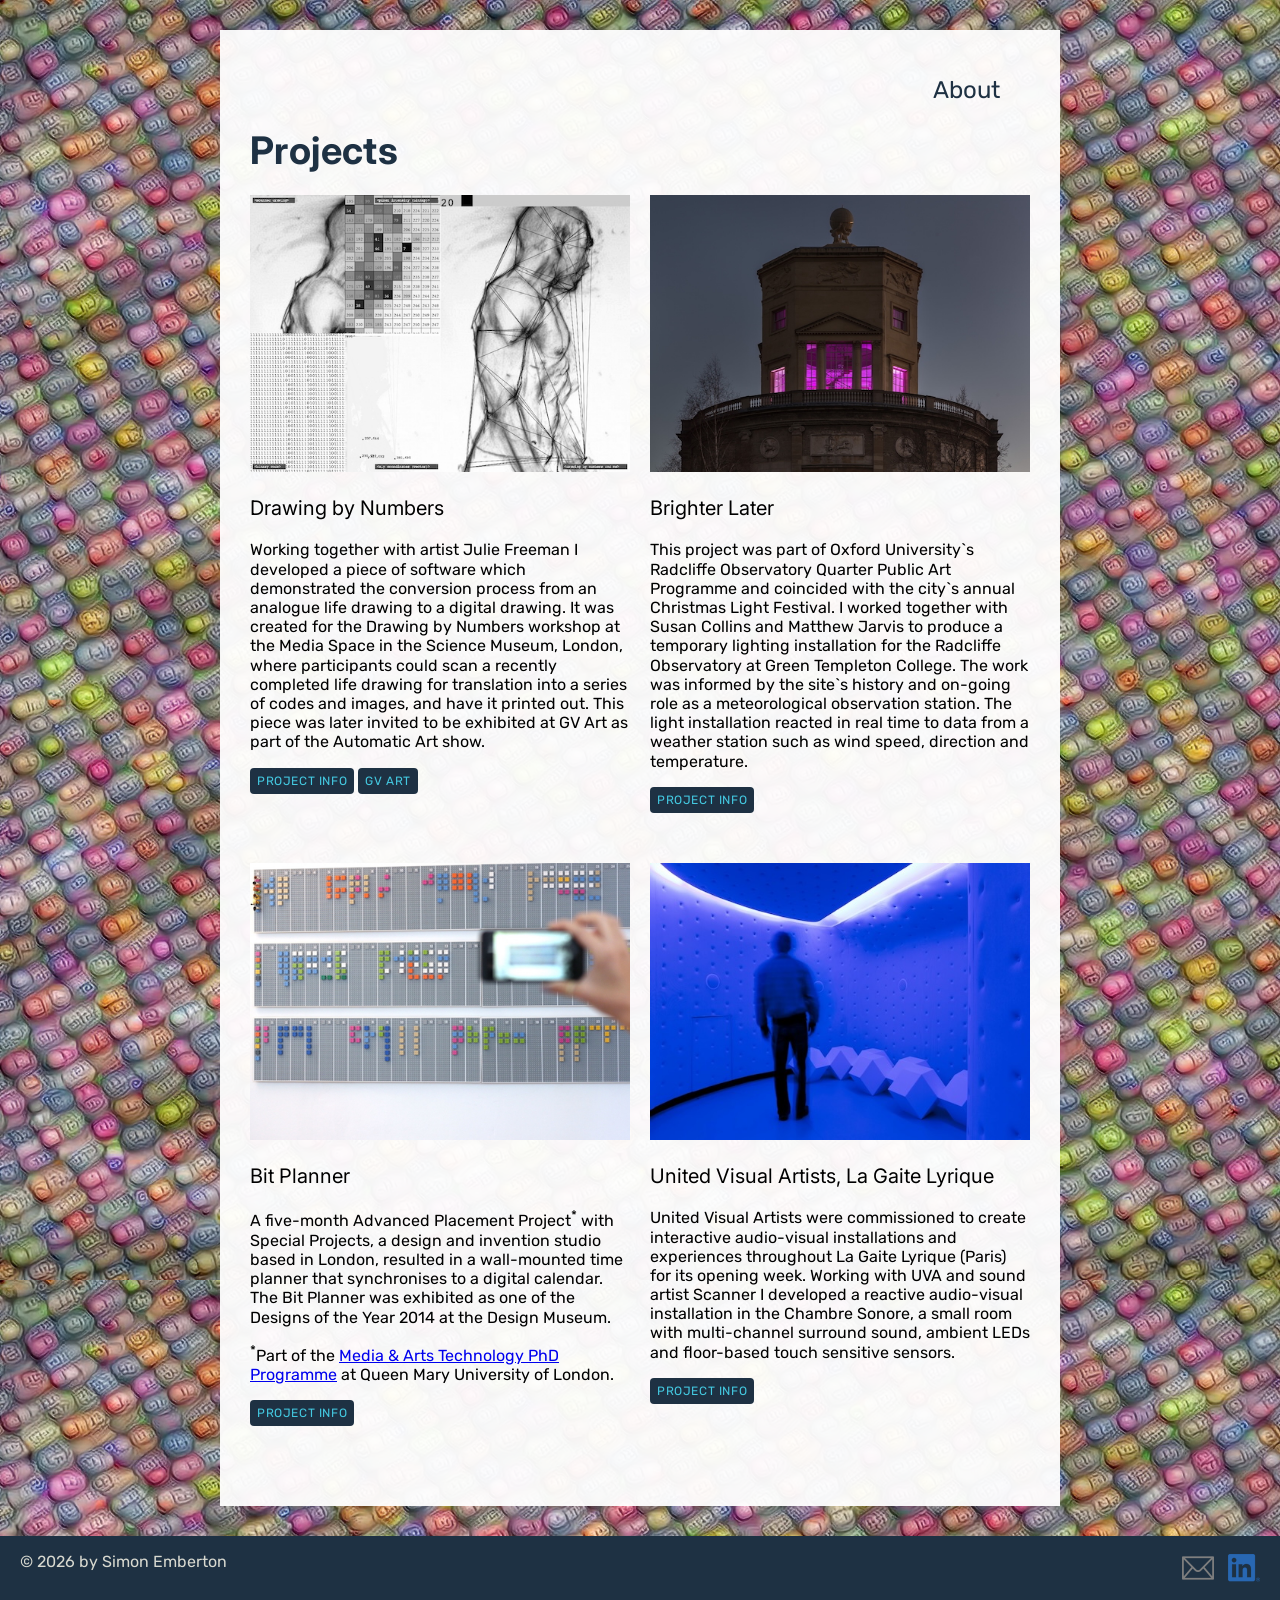
==== index.html @ 28a46e03 "Add files via upload" ====
<!DOCTYPE html>
<html lang="en">
  <head>
    <meta charset="UTF-8">
    <meta name="viewport" content="width=device-width, initial-scale=1">
    <title>Simon Emberton | Projects</title>
    <link rel="preconnect" href="https://fonts.googleapis.com">
    <link rel="preconnect" href="https://fonts.gstatic.com" crossorigin>
    <link href="https://fonts.googleapis.com/css2?family=Inter:ital,opsz,wght@0,14..32,100..900;1,14..32,100..900&family=Rubik:ital,wght@0,300..900;1,300..900&display=swap" rel="stylesheet">
    <link rel="stylesheet" href="css/styles.css">
  </head>
  <body class="project">
    <div class="content-wrapper">
      <div class="content-bg">
          <header>
                  <div class="nav-wrapper">
                  <nav>
                    <ul>
                      <li><a href="about.html">About</a></li>
                      <!-- <li><a href="index.html">Projects</a></li> -->
                    </ul>
                  </nav>
                </div>
                <div class="header-wrapper">
                  <h1>Projects</h1>
                </div>
          </header>
          <main>
          <!-- //  PROJECTS  // -->
          <section class="project-section">

          <div class="project-wrapper">

            <section class="project-item">
            <img src="images/drawing_by_numbers_500px.jpg" srcset="images/drawing_by_numbers_1000px.jpg 2x" alt="Output from the Drawing by Numbers software" width="" height="">
            <h3>Drawing by Numbers</h3>
            <p>Working together with artist Julie Freeman I developed a piece of software which demonstrated the conversion process from an analogue life drawing to a digital drawing. It was created for the Drawing by Numbers workshop at the Media Space in the Science Museum, London, where participants could scan a recently completed life drawing for translation into a series of codes and images, and have it printed out.  This piece was later invited to be exhibited at GV Art as part of the Automatic Art show.</p>
            <!-- link to project -->
            <a class="btn" href="https://translatingnature.org/projects/drawing-by-numbers/" target="_blank">Project info</a>
            <!-- additional links, e.g. newsletter -->
            <a class="btn" href="https://www.gvart.co.uk/exhibitions-1/2017/6/19/automatic-art-group-exhibition-from-3-july-10-september-2014" target="_blank">GV Art</a>
            </section>

            <section class="project-item">
            <img src="images/brighter_later_500px.jpeg" srcset="images/brighter_later_1000px.jpeg 2x" alt="Radcliffe Observatory illuminated from inside at twilight" width="" height="">
            <h3>Brighter Later</h3>
            <p>This project was part of Oxford University`s Radcliffe Observatory Quarter Public Art Programme and coincided with the city`s annual Christmas Light Festival.  I worked together with Susan Collins and Matthew Jarvis to produce a temporary lighting installation for the Radcliffe Observatory at Green Templeton College.  The work was informed by the site`s history and on-going role as a meteorological observation station.  The light installation reacted in real time to data from a weather station such as wind speed, direction and temperature.</p>
            <!-- link to project -->
            <a class="btn" href="https://susan-collins.net/2010s/brighter-later/" target="_blank">Project info</a>
            <!-- additional links, e.g. newsletter -->
            <!-- <a class="btn" href="#" target="_blank">Another link</a> -->
            </section>


            <section class="project-item">
            <img src="images/bit_planner_500px.jpeg" srcset="images/bit_planner_1000px.jpeg 2x" alt="Camera taking photograph of the Bit Planner" width="" height="">
            <h3>Bit Planner</h3>
            <p>A five-month Advanced Placement Project<sup>*</sup> with Special Projects, a design and invention studio based in London, resulted in a wall-mounted time planner that synchronises to a digital calendar.  The Bit Planner was exhibited as one of the Designs of the Year 2014 at the Design Museum.</p>
            <p><sup>*</sup>Part of the <a href="https://mat.qmul.ac.uk/programmes/phd-programme" target="_blank">Media & Arts Technology PhD Programme</a> at Queen Mary University of London.</p>
            <!-- link to project -->
            <a class="btn" href="https://specialprojects.studio/project/bit-planner/" target="_blank">Project info</a>
            <!-- additional links, e.g. newsletter
            <a class="btn" href="#" target="_blank">Another link</a> -->
            </section>

            <section class="project-item">
            <img src="images/uva_lagaite_500px.jpeg" srcset="images/uva_lagaite_1000px.jpeg 2x" alt="Man standing inside a light and sound installation" width="" height="">
            <h3>United Visual Artists, La Gaite Lyrique</h3>
            <p>United Visual Artists were commissioned to create interactive audio-visual installations and experiences throughout La Gaite Lyrique (Paris) for its opening week. Working with UVA and sound artist Scanner I developed a reactive audio-visual installation in the Chambre Sonore, a small room with multi-channel surround sound, ambient LEDs and floor-based touch sensitive sensors.</p>
            <!-- link to project -->
            <a class="btn" href="https://www.uva.co.uk/features/rien-a-cacher-/-rien-a-craindre" target="_blank">Project info</a>
            <!-- additional links, e.g. newsletter -->
            <!-- <a class="btn" href="#" target="_blank">Another link</a> -->
            </section>


          </div>

          <!-- End content edits here. -->
          </section>

          </main>
      </div>
    </div>

    <!-- //  FOOTER INFO, SOCIAL MEDIA  // -->
    <footer>
 <!-- Start content edits below this line. -->
      <p>© <script>document.write(/\d{4}/.exec(Date())[0])</script> by Simon Emberton</p>
      <!-- Add or remove any networks. -->
      <ul class="socials">
        <li>
          <a href="mailto:simon0emberton@gmail.com" target="_blank"><img src="images/email-gray.png" alt="Contact me by email"></a>
        </li>
        <li>
          <a href="https://www.linkedin.com/in/simon-emberton" target="_blank"><img src="images/icon-logo-linkedin.png" alt="My LinkedIn homepage"></a>
        </li>
      </ul>
      <!-- End content edits here. -->
    </footer>
  </body>
</html>
---- css/styles.css ----
/*
COLOUR PALETTE
Dark blue #1E3143
Orange #FF9523
Ivory #D8D9D0
Light grey #D3D3D3
Off-white #f6f6f6
Light blue #44C9E1
*/

/* GLOBAL STYLES
--------------------------------------- */
/* 
  https://www.paulirish.com/2012/box-sizing-border-box-ftw/
*/
html {
  box-sizing: border-box;
  font-size: 62.5%; /* set default to 10px */
}
*, *:before, *:after {
  box-sizing: inherit;
}

html, body {
    height: 100%;
    margin: 0;
    line-height: 1.2;
}
body {
    background: #D3D3D3;
    font-family: "Rubik", sans-serif;
    font-size: 1.6rem;
}
h1, h2, h3 {
    font-family: "Inter", sans-serif;
    font-weight: 400;
}
h1 {
    color: #1E3143;
    font-size: 3.8rem;
    font-weight: bold;
    line-height: 1;
    letter-spacing: 0.01em;
}
h2 {
    font-size: 3rem;
}
h3 {
    font-size: 2rem;
}

/* link styles */
header a {
    color: #1E3143;
}
footer a {
    color: #44C9E1;
}
a:hover {
    color: #FF9523;
    text-decoration: none;
}
.btn {
    background: #1E3143;
    color: #44C9E1;
    text-decoration: none;
    text-transform: uppercase;
    font-size: 1.2rem;
    display: inline-block;
    padding: 7px;
    letter-spacing: 0.05em;
    line-height: 1;
    border-radius: 4px;
} 
.content-wrapper {
    flex: 1 0 auto;
    margin: 0 auto;
    padding: 30px;
    max-width: 900px;
}
.content-bg {
    background: rgb(255 255 255 / 0.85);
    padding: 30px;
}

/* HEADER
--------------------------------------- */
.nav-wrapper li {
    display: inline;
    float: right;
    margin-right: 30px;
    font-size: 2.4rem;
}
header a:link{
    text-decoration: none;
}
.header-wrapper {
    width: 100%;
    padding-top: 30px;
}

/* ABOUT
--------------------------------------- */
.about {
    background: url(../images/inception4c_ch7_div3_2x.png) no-repeat;
    background-size: cover;
    display: flex;
    flex-direction: column;
    line-height: 1.4;
}
@media screen and (max-width: 650px) {
    .about .content-wrapper {
        padding: 20px;
    }
    .content-bg {
    padding: 20px;
    }
}

/* PROJECT
--------------------------------------- */
.project {
    background: url(../images/inception4b_ch72_div3_2x.png) repeat;
    background-size: cover;
    display: flex;
    flex-direction: column;
}
.project .content-bg {
    background: rgb(255 255 255 / 0.95);
}
@media screen and (max-width: 650px) {
    .project header::before {
        height: 200px;
    }
    h1 {
        font-size: 3.2rem;
    }
    h2 {
        font-size: 1.8rem;
    }
}

/* Projects
--------------------------------------- */
.project-item {
    margin-bottom: 50px; 
}
.project-item img {
    width: 300px;
}
@media screen and (min-width: 649px) { 
    .project-wrapper {
        display: grid;
        grid-template-columns: repeat(2, 1fr);
        column-gap: 20px;
    }
    .project-item img {
        width: 100%;
    }
     header .content-wrapper{
        padding: 30px;
    }
   
}
@media screen and (max-width: 650px) {
    .project-item img {
        width: 100%;
        margin-bottom: 10px;
    }
}

/* FOOTER
--------------------------------------- */
footer {
    background: #1E3143;
    color: #D8D9D0;
}
footer a:link{
    text-decoration: none;
}
.socials {
    list-style-type: none;
    padding: 0;
}
.socials li {
    display: inline-block;
    margin-left: 10px; 
}
.socials img {
    width: 32px;
}
.socials img:hover {
    opacity: 0.5;
}
@media screen and (min-width: 650px) {
    footer{
        display: flex;
        justify-content: space-between;
        padding: 0 20px; 
    }
}
@media screen and (max-width: 649px) {
    footer{
        text-align: center;
        padding: 10px;
    }
}
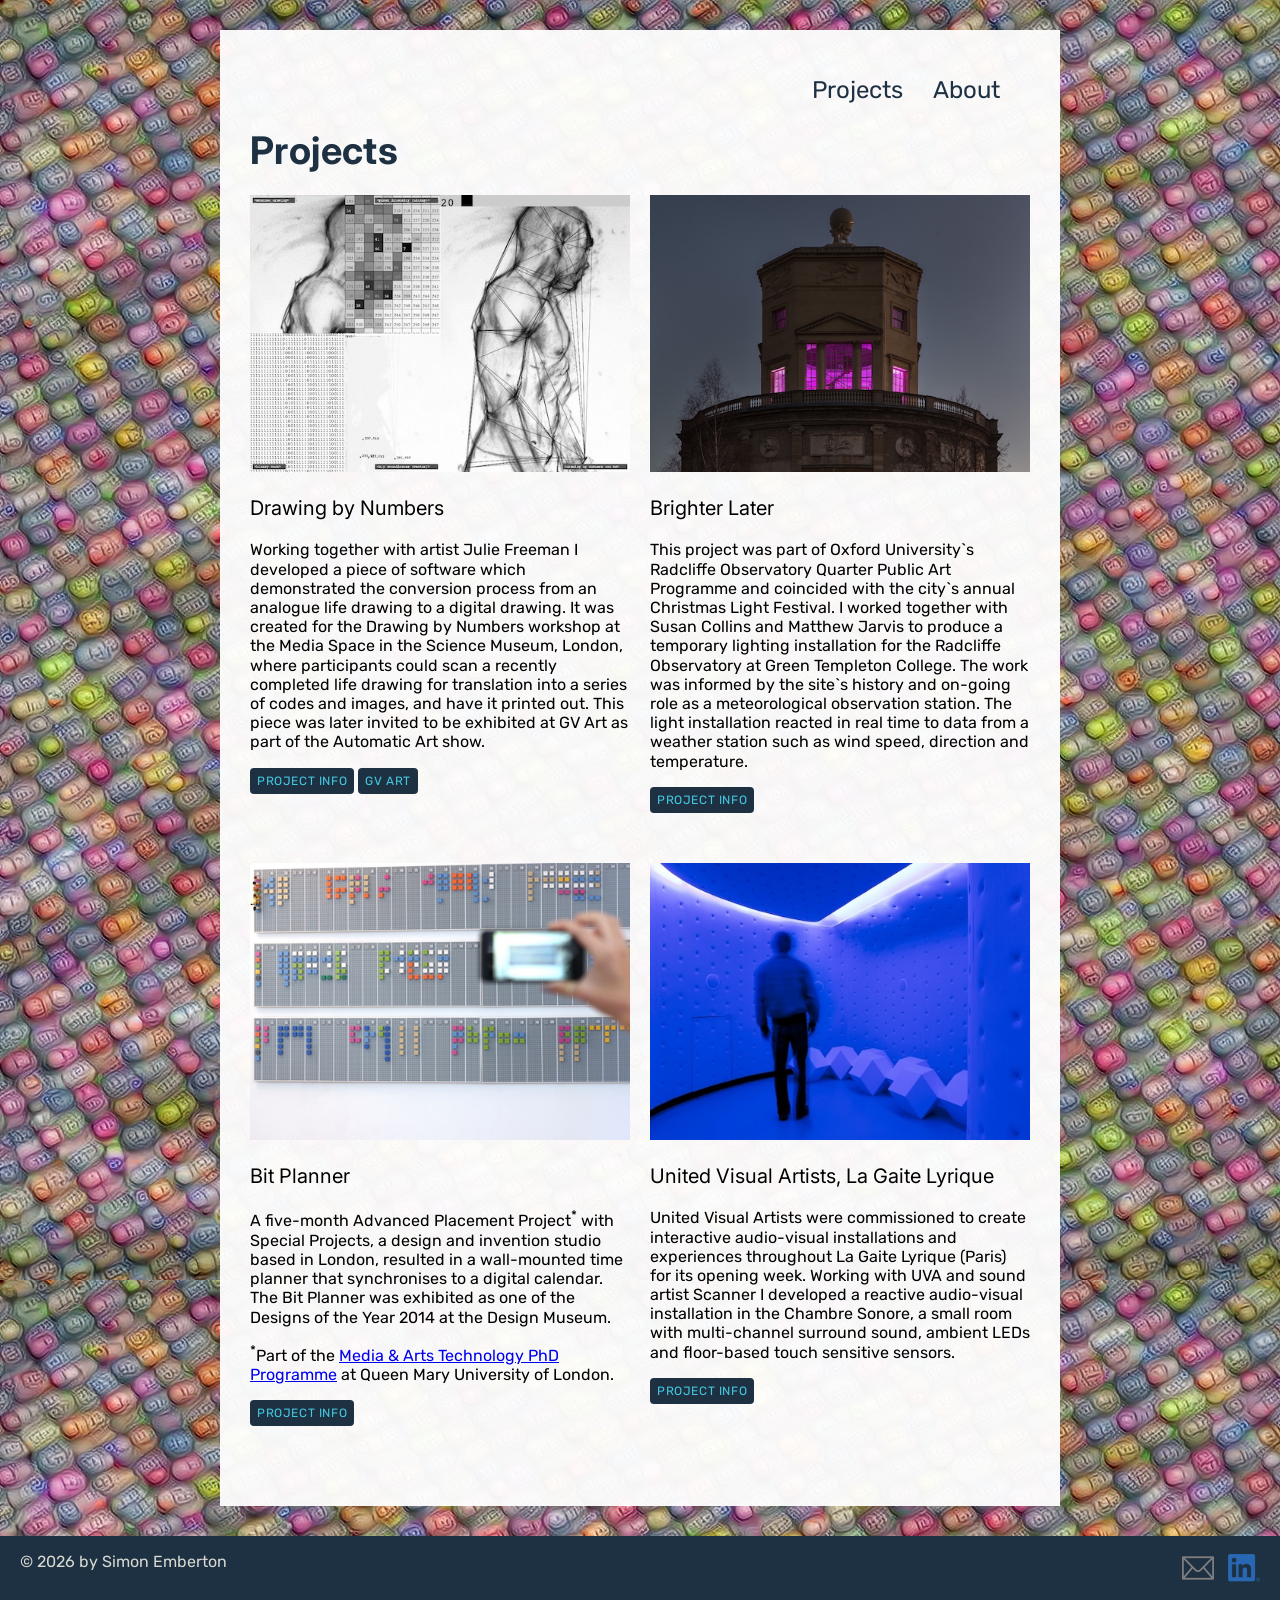
==== commit 4da784a8: "Uncomment Projects link in navigation" ====
--- a/index.html
+++ b/index.html
@@ -17,7 +17,7 @@
                   <nav>
                     <ul>
                       <li><a href="about.html">About</a></li>
-                      <!-- <li><a href="index.html">Projects</a></li> -->
+                      <li><a href="index.html">Projects</a></li>
                     </ul>
                   </nav>
                 </div>
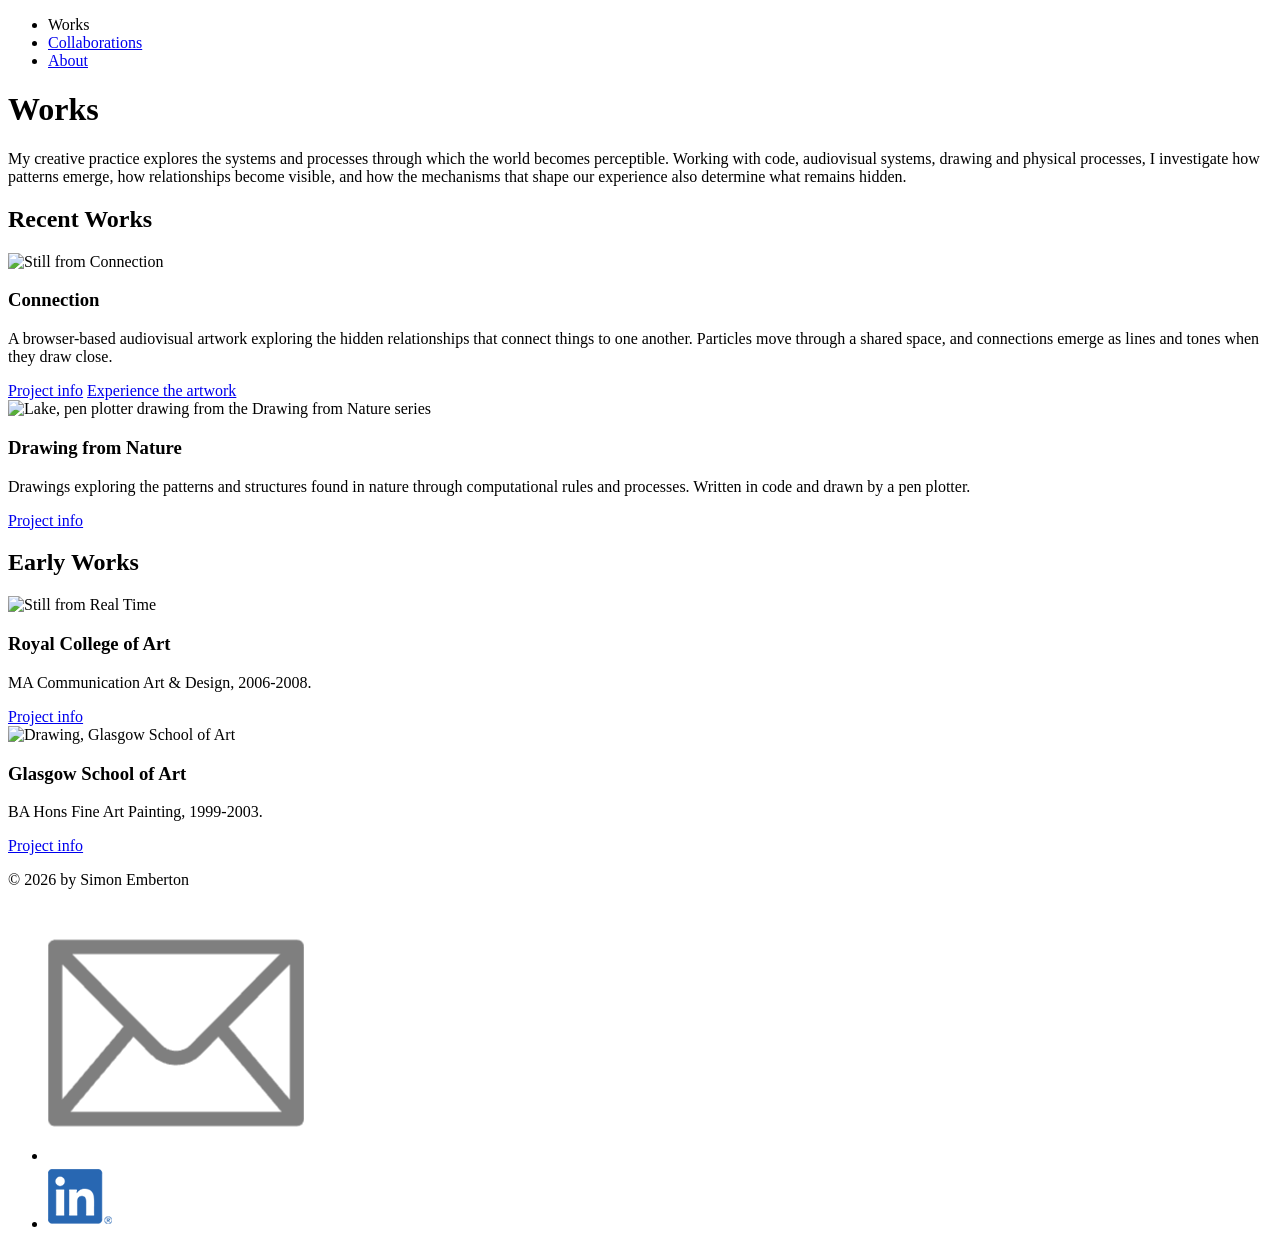
==== commit 2b31eda1: "Add files via upload" ====
--- a/index.html
+++ b/index.html
@@ -3,91 +3,77 @@
   <head>
     <meta charset="UTF-8">
     <meta name="viewport" content="width=device-width, initial-scale=1">
-    <title>Simon Emberton | Projects</title>
+    <title>Simon Emberton | Works</title>
     <link rel="preconnect" href="https://fonts.googleapis.com">
     <link rel="preconnect" href="https://fonts.gstatic.com" crossorigin>
     <link href="https://fonts.googleapis.com/css2?family=Inter:ital,opsz,wght@0,14..32,100..900;1,14..32,100..900&family=Rubik:ital,wght@0,300..900;1,300..900&display=swap" rel="stylesheet">
     <link rel="stylesheet" href="css/styles.css">
   </head>
-  <body class="project">
+  <body class="project works">
     <div class="content-wrapper">
       <div class="content-bg">
-          <header>
-                  <div class="nav-wrapper">
-                  <nav>
-                    <ul>
-                      <li><a href="about.html">About</a></li>
-                      <li><a href="index.html">Projects</a></li>
-                    </ul>
-                  </nav>
-                </div>
-                <div class="header-wrapper">
-                  <h1>Projects</h1>
-                </div>
-          </header>
-          <main>
-          <!-- //  PROJECTS  // -->
-          <section class="project-section">
-
-          <div class="project-wrapper">
-
-            <section class="project-item">
-            <img src="images/drawing_by_numbers_500px.jpg" srcset="images/drawing_by_numbers_1000px.jpg 2x" alt="Output from the Drawing by Numbers software" width="" height="">
-            <h3>Drawing by Numbers</h3>
-            <p>Working together with artist Julie Freeman I developed a piece of software which demonstrated the conversion process from an analogue life drawing to a digital drawing. It was created for the Drawing by Numbers workshop at the Media Space in the Science Museum, London, where participants could scan a recently completed life drawing for translation into a series of codes and images, and have it printed out.  This piece was later invited to be exhibited at GV Art as part of the Automatic Art show.</p>
-            <!-- link to project -->
-            <a class="btn" href="https://translatingnature.org/projects/drawing-by-numbers/" target="_blank">Project info</a>
-            <!-- additional links, e.g. newsletter -->
-            <a class="btn" href="https://www.gvart.co.uk/exhibitions-1/2017/6/19/automatic-art-group-exhibition-from-3-july-10-september-2014" target="_blank">GV Art</a>
-            </section>
-
-            <section class="project-item">
-            <img src="images/brighter_later_500px.jpeg" srcset="images/brighter_later_1000px.jpeg 2x" alt="Radcliffe Observatory illuminated from inside at twilight" width="" height="">
-            <h3>Brighter Later</h3>
-            <p>This project was part of Oxford University`s Radcliffe Observatory Quarter Public Art Programme and coincided with the city`s annual Christmas Light Festival.  I worked together with Susan Collins and Matthew Jarvis to produce a temporary lighting installation for the Radcliffe Observatory at Green Templeton College.  The work was informed by the site`s history and on-going role as a meteorological observation station.  The light installation reacted in real time to data from a weather station such as wind speed, direction and temperature.</p>
-            <!-- link to project -->
-            <a class="btn" href="https://susan-collins.net/2010s/brighter-later/" target="_blank">Project info</a>
-            <!-- additional links, e.g. newsletter -->
-            <!-- <a class="btn" href="#" target="_blank">Another link</a> -->
-            </section>
-
-
-            <section class="project-item">
-            <img src="images/bit_planner_500px.jpeg" srcset="images/bit_planner_1000px.jpeg 2x" alt="Camera taking photograph of the Bit Planner" width="" height="">
-            <h3>Bit Planner</h3>
-            <p>A five-month Advanced Placement Project<sup>*</sup> with Special Projects, a design and invention studio based in London, resulted in a wall-mounted time planner that synchronises to a digital calendar.  The Bit Planner was exhibited as one of the Designs of the Year 2014 at the Design Museum.</p>
-            <p><sup>*</sup>Part of the <a href="https://mat.qmul.ac.uk/programmes/phd-programme" target="_blank">Media & Arts Technology PhD Programme</a> at Queen Mary University of London.</p>
-            <!-- link to project -->
-            <a class="btn" href="https://specialprojects.studio/project/bit-planner/" target="_blank">Project info</a>
-            <!-- additional links, e.g. newsletter
-            <a class="btn" href="#" target="_blank">Another link</a> -->
-            </section>
-
-            <section class="project-item">
-            <img src="images/uva_lagaite_500px.jpeg" srcset="images/uva_lagaite_1000px.jpeg 2x" alt="Man standing inside a light and sound installation" width="" height="">
-            <h3>United Visual Artists, La Gaite Lyrique</h3>
-            <p>United Visual Artists were commissioned to create interactive audio-visual installations and experiences throughout La Gaite Lyrique (Paris) for its opening week. Working with UVA and sound artist Scanner I developed a reactive audio-visual installation in the Chambre Sonore, a small room with multi-channel surround sound, ambient LEDs and floor-based touch sensitive sensors.</p>
-            <!-- link to project -->
-            <a class="btn" href="https://www.uva.co.uk/features/rien-a-cacher-/-rien-a-craindre" target="_blank">Project info</a>
-            <!-- additional links, e.g. newsletter -->
-            <!-- <a class="btn" href="#" target="_blank">Another link</a> -->
-            </section>
-
-
+        <header>
+          <div class="nav-wrapper">
+            <nav>
+              <ul>
+                <li><span class="current" aria-current="page">Works</span></li>
+                <li><a href="collaborations.html">Collaborations</a></li>
+                <li><a href="about.html">About</a></li>
+              </ul>
+            </nav>
           </div>
-
-          <!-- End content edits here. -->
+          <div class="header-wrapper">
+            <h1>Works</h1>
+          </div>
+        </header>
+        <main>
+          <section class="works-section">
+            <!-- <h2>Practice statement</h2> -->
+            <p>My creative practice explores the systems and processes through which the world becomes perceptible. Working with code, audiovisual systems, drawing and physical processes, I investigate how patterns emerge, how relationships become visible, and how the mechanisms that shape our experience also determine what remains hidden.</p>
+            <!-- <p>My work moves between computational and material processes, exploring the boundary between representation and reality, control and emergence, and the visible and the unseen. I am interested in how natural and computational systems produce their own ways of interpreting and revealing the world.</p> -->
           </section>
 
-          </main>
+          <section class="works-section">
+            <h2>Recent Works</h2>
+            <div class="project-wrapper">
+              <section class="project-item">
+                <img src="images/connection/connection_still_2.png" alt="Still from Connection">
+                <h3>Connection</h3>
+                <p>A browser-based audiovisual artwork exploring the hidden relationships that connect things to one another. Particles move through a shared space, and connections emerge as lines and tones when they draw close.</p>
+                <a class="btn" href="project-connection.html">Project info</a>
+                <a class="btn" href="connection.html" target="_blank" rel="noopener">Experience the artwork</a>
+              </section>
+              <section class="project-item">
+                <img src="images/drawings/lake.png" alt="Lake, pen plotter drawing from the Drawing from Nature series">
+                <h3>Drawing from Nature</h3>
+                <p>Drawings exploring the patterns and structures found in nature through computational rules and processes. Written in code and drawn by a pen plotter.</p>
+                <a class="btn" href="project-drawing-from-nature.html">Project info</a>
+              </section>
+            </div>
+          </section>
+          <section class="works-section">
+            <h2>Early Works</h2>
+            <div class="project-wrapper">
+              <section class="project-item">
+                <img src="images/RCA/real-time.png" alt="Still from Real Time">
+                <h3>Royal College of Art</h3>
+                <p>MA Communication Art &amp; Design, 2006-2008.</p>
+                <a class="btn" href="project-rca.html">Project info</a>
+              </section>
+              <section class="project-item">
+                <img src="images/GSA/vein.jpg" alt="Drawing, Glasgow School of Art">
+                <h3>Glasgow School of Art</h3>
+                <p>BA Hons Fine Art Painting, 1999-2003.</p>
+                <a class="btn" href="project-gsa.html">Project info</a>
+              </section>
+            </div>
+          </section>
+        </main>
       </div>
     </div>
 
-    <!-- //  FOOTER INFO, SOCIAL MEDIA  // -->
     <footer>
- <!-- Start content edits below this line. -->
       <p>© <script>document.write(/\d{4}/.exec(Date())[0])</script> by Simon Emberton</p>
-      <!-- Add or remove any networks. -->
       <ul class="socials">
         <li>
           <a href="mailto:simon0emberton@gmail.com" target="_blank"><img src="images/email-gray.png" alt="Contact me by email"></a>
@@ -96,7 +82,6 @@
           <a href="https://www.linkedin.com/in/simon-emberton" target="_blank"><img src="images/icon-logo-linkedin.png" alt="My LinkedIn homepage"></a>
         </li>
       </ul>
-      <!-- End content edits here. -->
     </footer>
   </body>
 </html>
